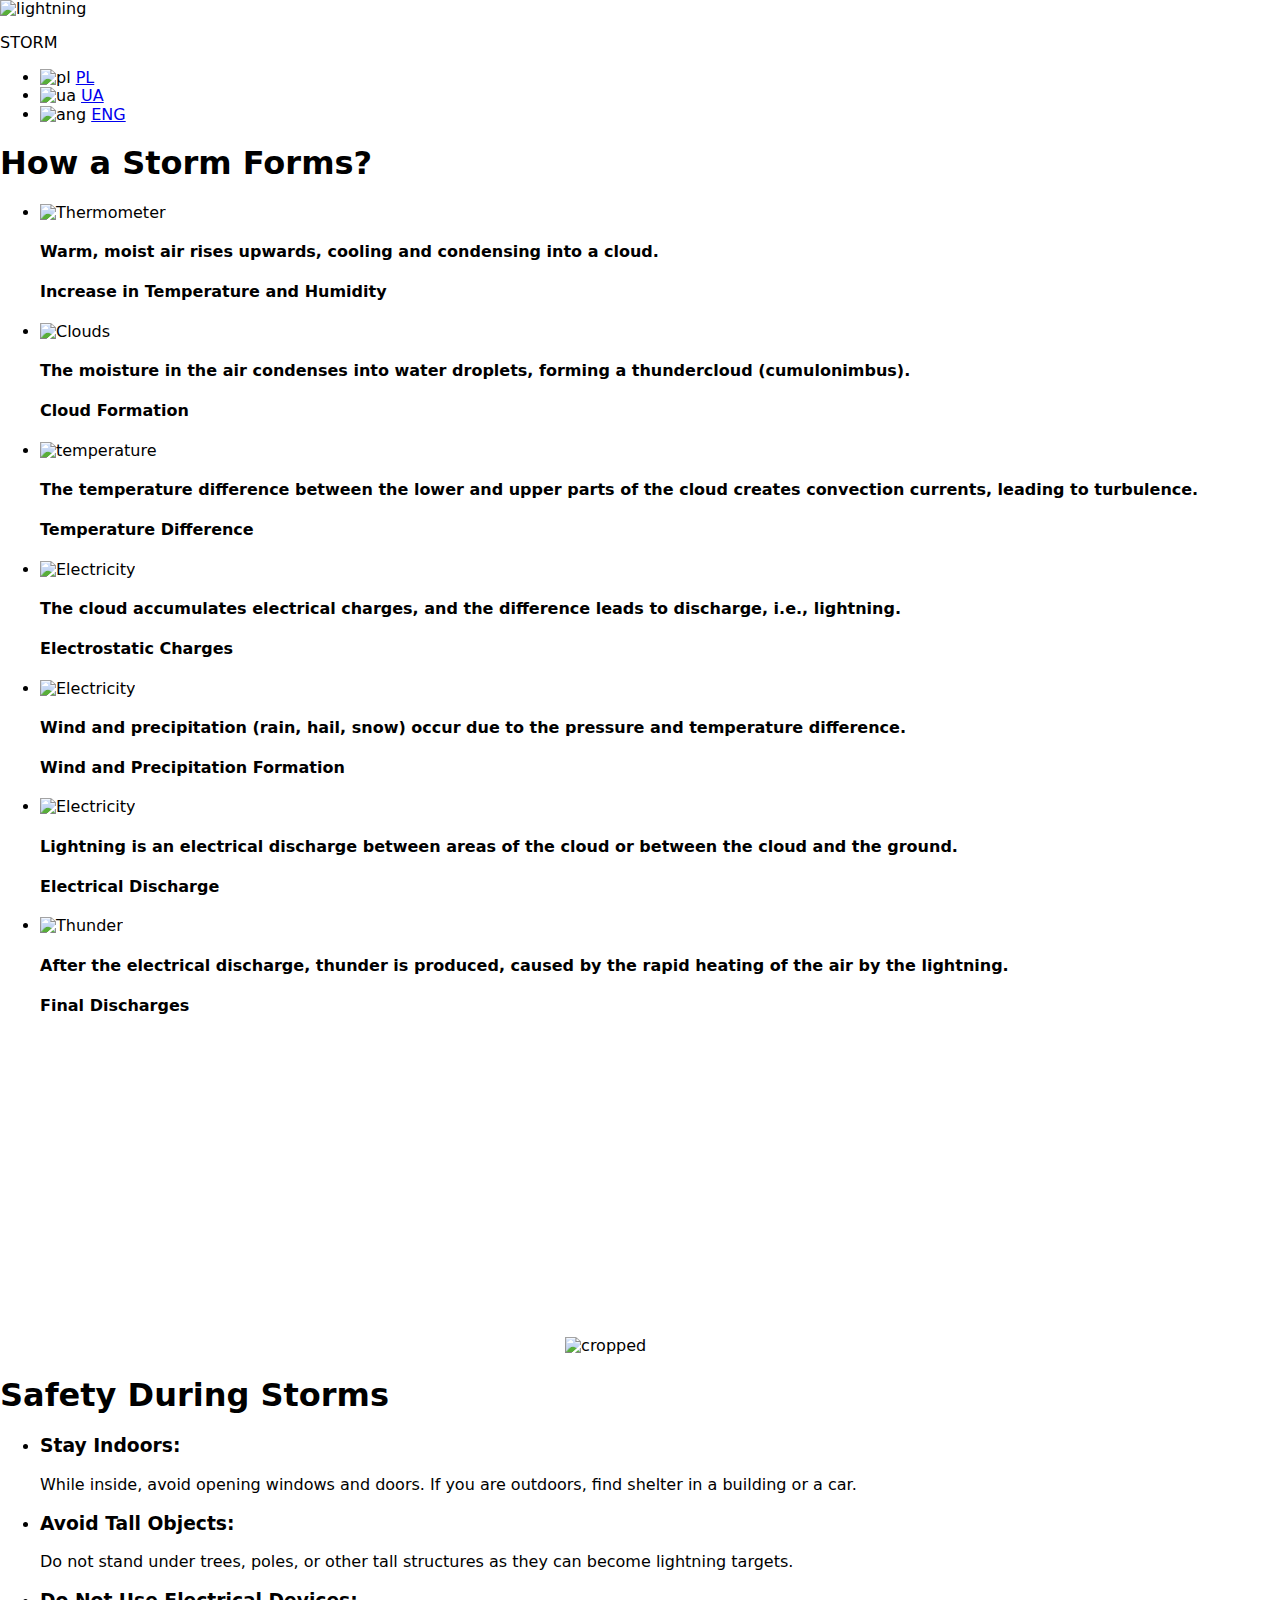
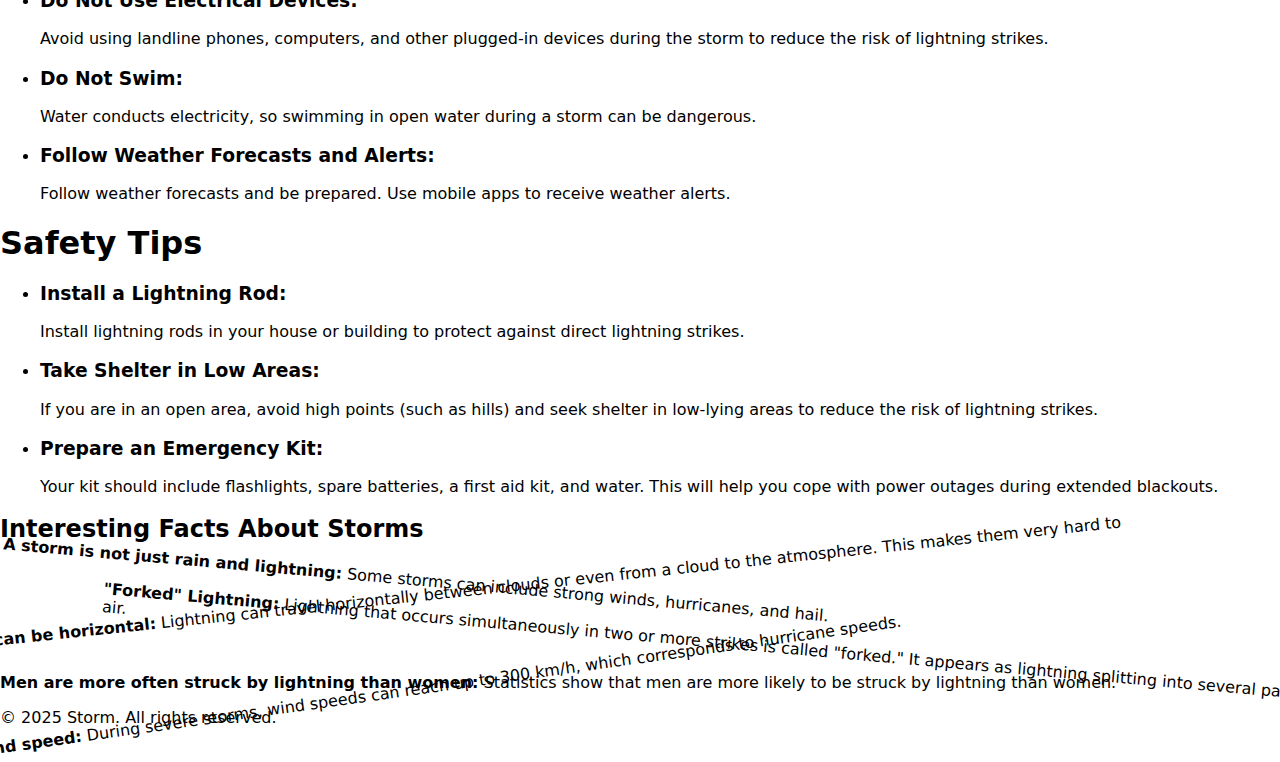
==== ang.html @ a7cb22c6 "Create ang.html" ====
<!DOCTYPE html>
<html lang="en">
<head>
    <meta charset="UTF-8">
    <meta name="viewport" content="width=device-width, initial-scale=1.0">
    <title>Storm</title>
    <link rel="stylesheet" href="./css/reset.css">
    <link rel="stylesheet" href="https://cdnjs.cloudflare.com/ajax/libs/modern-normalize/1.0.0/modern-normalize.min.css"/>
    <link rel="stylesheet" href="./css/styles.css">
    <link rel="preconnect" href="https://fonts.googleapis.com">
    <link rel="preconnect" href="https://fonts.gstatic.com" crossorigin>
    <link href="https://fonts.googleapis.com/css2?family=Raleway:wght@700&family=Roboto:wght@400;500;700;900&display=swap" rel="stylesheet">
    <link rel="icon" type="href" href="./images/storms_favicon.svg">
</head>
<body>
    <header class="header-eng">
        <div class="header-eng-container container">
            <div class="header-eng-block-logo">
                <img src="./images/molnija.png" alt="lightning" width="60px" height="60px" class="header-eng-image">
                <p class="header-eng-logo">STORM</p>
            </div>

            <ul class="header-eng-list">
                <li class="header-eng-item pl-item">
                    <img src="./images/pl.svg" alt="pl">
                    <a href="/" class="header-eng-pl">PL</a>
                </li>
                <li class="header-eng-item ua-item">
                    <img src="./images/ua.svg" alt="ua">
                    <a href="./ua.html" class="header-eng-ua">UA</a>
                </li>
                <li class="header-eng-item ang-item">
                    <img src="./images/gb.svg" alt="ang">
                    <a href="./ang.html"class="header-eng-ang">ENG</a>
                </li>
            </ul>
        </div>
    </header>
    <main class="page-eng">
        <section class="overlord-eng">
            <div class="overlord-eng-container container">
                <h1 class="overlord-eng-h1">How a Storm Forms?</h1>
                <ul class="overlord-eng-list">
                    <li class="overlord-eng-item">
                        <div class="overlord-eng-overlay-block">
                                <img class="overlord-eng-photo" src="./images/1termometr_d_850.jpg" alt="Thermometer">
                            <div class="overlord-eng-overlay">
                                <h4 class="overlord-eng-description">Warm, moist air rises upwards, cooling and condensing into a cloud.</h4>
                            </div>
                        </div>
                        <h4 class="overlord-eng-title">Increase in Temperature and Humidity</h4>
                    </li>
                    <li class="overlord-eng-item">
                        <div class="overlord-eng-overlay-block">
                                <img class="overlord-eng-photo" src="./images/2chmury.gif" alt="Clouds">
                            <div class="overlord-eng-overlay">
                                <h4 class="overlord-eng-description">The moisture in the air condenses into water droplets, forming a thundercloud (cumulonimbus).</h4>
                            </div>
                        </div>
                        <h4 class="overlord-eng-title">Cloud Formation</h4>
                    </li>
                    <li class="overlord-eng-item">
                        <div class="overlord-eng-overlay-block">
                                <img class="overlord-eng-photo" src="./images/3temperatura.jpg" alt="temperature">
                            <div class="overlord-eng-overlay">
                                <h4 class="overlord-eng-description">The temperature difference between the lower and upper parts of the cloud creates convection currents, leading to turbulence.</h4>
                            </div>
                        </div>
                        <h4 class="overlord-eng-title">Temperature Difference</h4>
                    </li>
                    <li class="overlord-eng-item">
                        <div class="overlord-eng-overlay-block">
                                <img class="overlord-eng-photo" src="./images/4elektrycznosc.jpg" alt="Electricity">
                            <div class="overlord-eng-overlay">
                                <h4 class="overlord-eng-description">The cloud accumulates electrical charges, and the difference leads to discharge, i.e., lightning.</h4>
                            </div>
                        </div>
                        <h4 class="overlord-eng-title">Electrostatic Charges</h4>
                    </li>
                    <li class="overlord-eng-item">
                        <div class="overlord-eng-overlay-block">
                                <img class="overlord-eng-photo" src="./images/5elektrystancja-wiatra.webp" alt="Electricity">
                            <div class="overlord-eng-overlay">
                                <h4 class="overlord-eng-description">Wind and precipitation (rain, hail, snow) occur due to the pressure and temperature difference.</h4>
                            </div>
                        </div>
                        <h4 class="overlord-eng-title">Wind and Precipitation Formation</h4>
                    </li>
                    <li class="overlord-eng-item">
                        <div class="overlord-eng-overlay-block">
                                <img class="overlord-eng-photo" src="./images/6_elektro.jpg" alt="Electricity">
                            <div class="overlord-eng-overlay">
                                <h4 class="overlord-eng-description">Lightning is an electrical discharge between areas of the cloud or between the cloud and the ground.</h4>
                            </div>
                        </div>
                        <h4 class="overlord-eng-title">Electrical Discharge</h4>
                    </li>
                    <li class="overlord-eng-item">
                        <div class="overlord-eng-overlay-block">
                                <img class="overlord-eng-photo" src="./images/7_grom.jpg" alt="Thunder">
                            <div class="overlord-eng-overlay">
                                <h4 class="overlord-eng-description">After the electrical discharge, thunder is produced, caused by the rapid heating of the air by the lightning.</h4>
                            </div>
                        </div>
                        <h4 class="overlord-eng-title">Final Discharges</h4>
                    </li>
                </ul>
            </div>
        </section>
<section class="dragon-eng">
    <div class="dragon-eng-container container">
        <div class="dragon-eng-block-content">
            <iframe width="560" height="315" src="https://www.youtube.com/embed/jfdX1nW-14A?si=O_ncWrgIIS8d1s4b" title="YouTube video player" frameborder="0" allow="accelerometer; autoplay; clipboard-write; encrypted-media; gyroscope; picture-in-picture; web-share" referrerpolicy="strict-origin-when-cross-origin" allowfullscreen></iframe>
        <img src="./images/cropped_image.png" alt="cropped" class="dragon-eng-photo">
    </div>
    </div>
</section>
<section class="hero-eng">
    <div class="hero-eng-container container">
        <h1 class="hero-eng-title">Safety During Storms</h1>
<ul class="hero-eng-list">
    <li class="hero-eng-item">
        <h3 class="hero-eng-h3">Stay Indoors:</h3>
<p class="hero-eng-description">While inside, avoid opening windows and doors. If you are outdoors, find shelter in a building or a car.</p>
    </li>
    <li class="hero-eng-item">
        <h3 class="hero-eng-h3">Avoid Tall Objects:</h3>
        <p class="hero-eng-description">Do not stand under trees, poles, or other tall structures as they can become lightning targets.</p>
    </li>
    <li class="hero-eng-item">
        <h3 class="hero-eng-h3">Do Not Use Electrical Devices:</h3>
        <p class="hero-eng-description">Avoid using landline phones, computers, and other plugged-in devices during the storm to reduce the risk of lightning strikes.</p>
    </li>
    <li class="hero-eng-item">
        <h3 class="hero-eng-h3">Do Not Swim:</h3>
        <p class="hero-eng-description">Water conducts electricity, so swimming in open water during a storm can be dangerous.</p>
    </li>
    <li class="hero-eng-item">
        <h3 class="hero-eng-h3">Follow Weather Forecasts and Alerts:</h3>
        <p class="hero-eng-description">Follow weather forecasts and be prepared. Use mobile apps to receive weather alerts.</p>
    </li>
</ul>
    </div>
</section>
<section class="hydra-eng">
    <div class="hydra-eng-container container">
        <h1 class="hydra-eng-title">Safety Tips</h1>
<ul class="hydra-eng-list">
    <li class="hydra-eng-item">
        <h3 class="hydra-eng-h3">Install a Lightning Rod:</h3>
<p class="hydra-eng-description">Install lightning rods in your house or building to protect against direct lightning strikes.</p>
    </li>
    <li class="hydra-eng-item">
        <h3 class="hydra-eng-h3">Take Shelter in Low Areas:</h3>
        <p class="hydra-eng-description">If you are in an open area, avoid high points (such as hills) and seek shelter in low-lying areas to reduce the risk of lightning strikes.</p>
    </li>
    <li class="hydra-eng-item">
        <h3 class="hydra-eng-h3">Prepare an Emergency Kit:</h3>
        <p class="hydra-eng-description">Your kit should include flashlights, spare batteries, a first aid kit, and water. This will help you cope with power outages during extended blackouts.</p>
    </li>
</ul>
    </div>
</section>
<section class="facts-eng">
    <h2 class="facts-eng-title">Interesting Facts About Storms</h2>
    <div class="facts-eng-container">
        <div class="facts-eng-item" style="transform: rotate(-6deg) translateX(-100px);">
            <strong>Lightning can be horizontal:</strong> Lightning can travel horizontally between clouds or even from a cloud to the atmosphere. This makes them very hard to predict.
        </div>
        <div class="facts-eng-item" style="transform: rotate(5deg) translateY(-10px);">
            <strong>A storm is not just rain and lightning:</strong> Some storms can include strong winds, hurricanes, and hail.
        </div>
        <div class="facts-eng-item" style="transform: rotate(-8deg) translateY(30px) translateX(-40px);">
            <strong>Wind speed:</strong> During severe storms, wind speeds can reach up to 300 km/h, which corresponds to hurricane speeds.
        </div>
        <div class="facts-eng-item" style="transform: rotate(5deg) translateY(-10px) translateX(100px);;">
            <strong>"Forked" Lightning:</strong> Lightning that occurs simultaneously in two or more strikes is called "forked." It appears as lightning splitting into several parts in the air.
        </div>
        <div class="facts-eng-item" style="transform: rotate(-deg) translateY(9px) translateX(-15px);">
            <strong>Men are more often struck by lightning than women:</strong> Statistics show that men are more likely to be struck by lightning than women.
        </div>
    </div>
</section>
</main>
<footer class="footer-eng">
    <div class="footer-eng-container container">
        <p>&copy; 2025 Storm. All rights reserved.</p>
    </div>
</footer>
<script src="./js/index.js"></script>
</body>
</html>
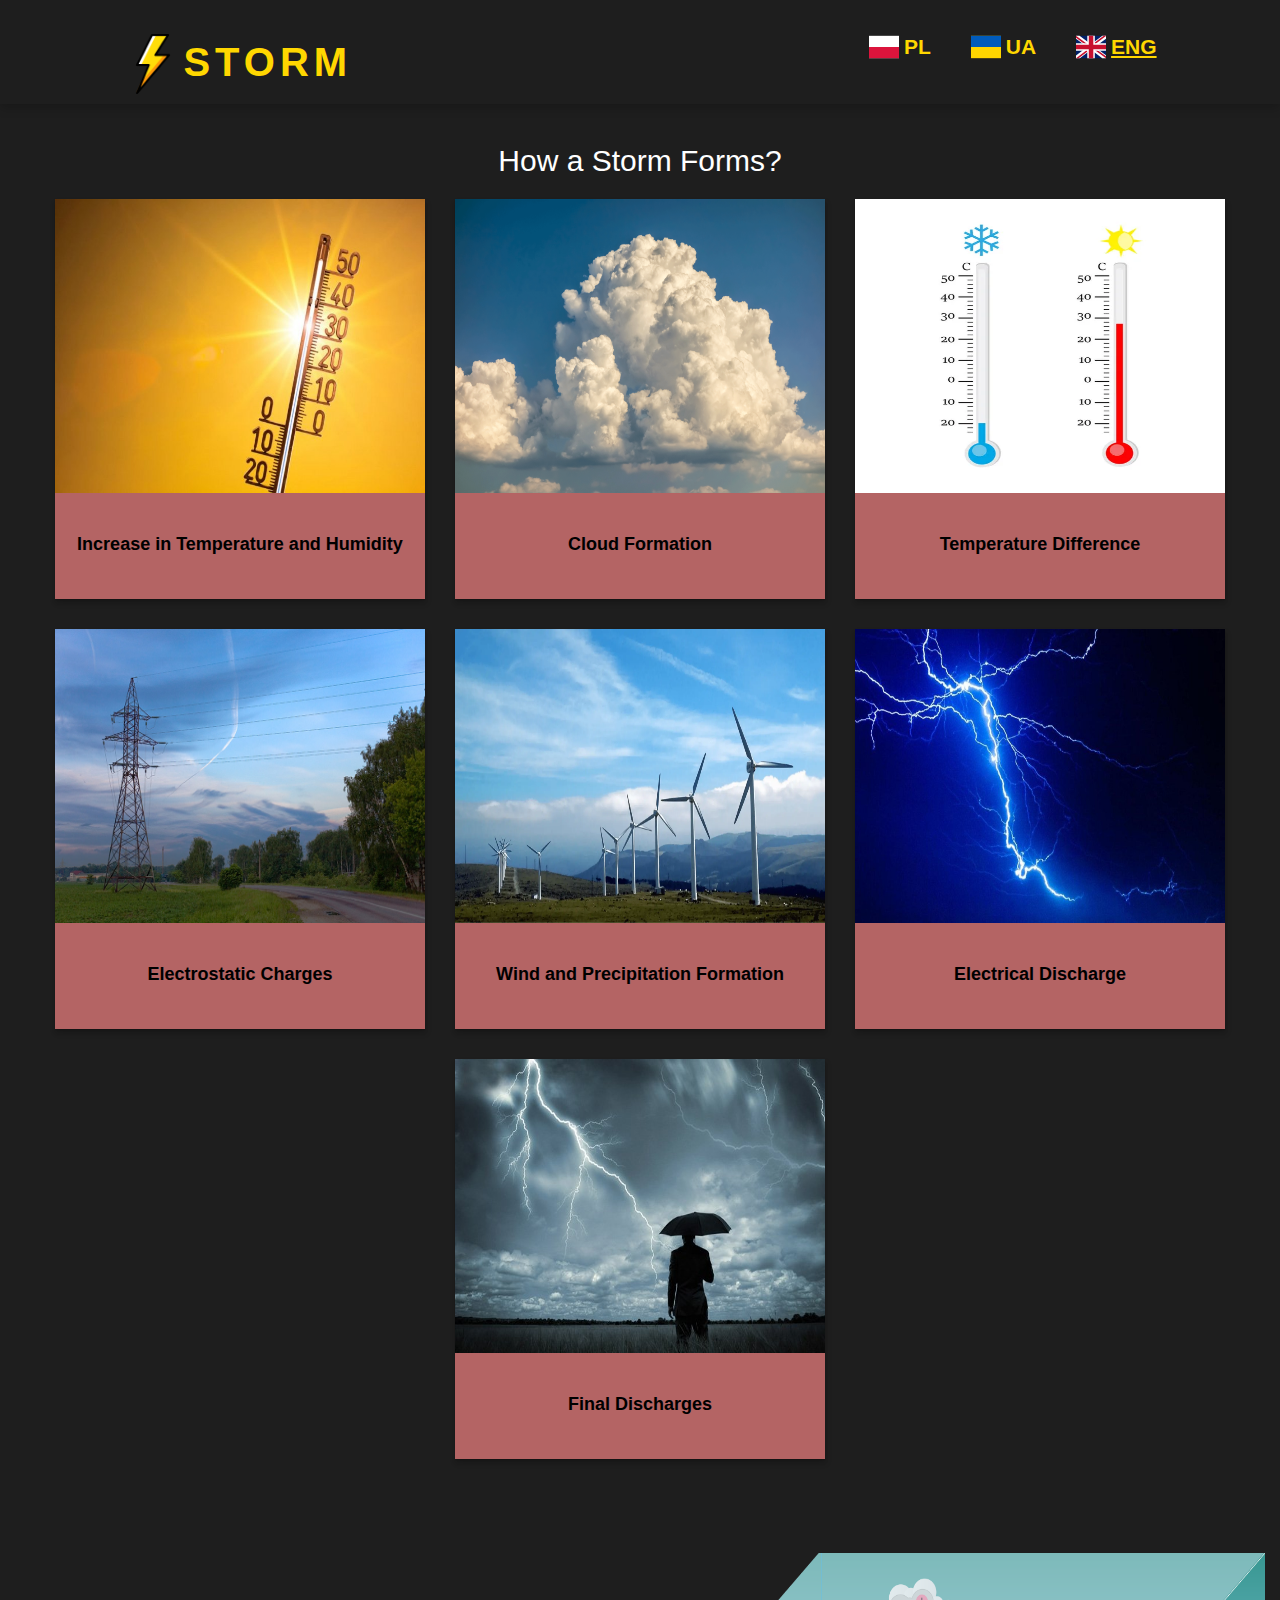
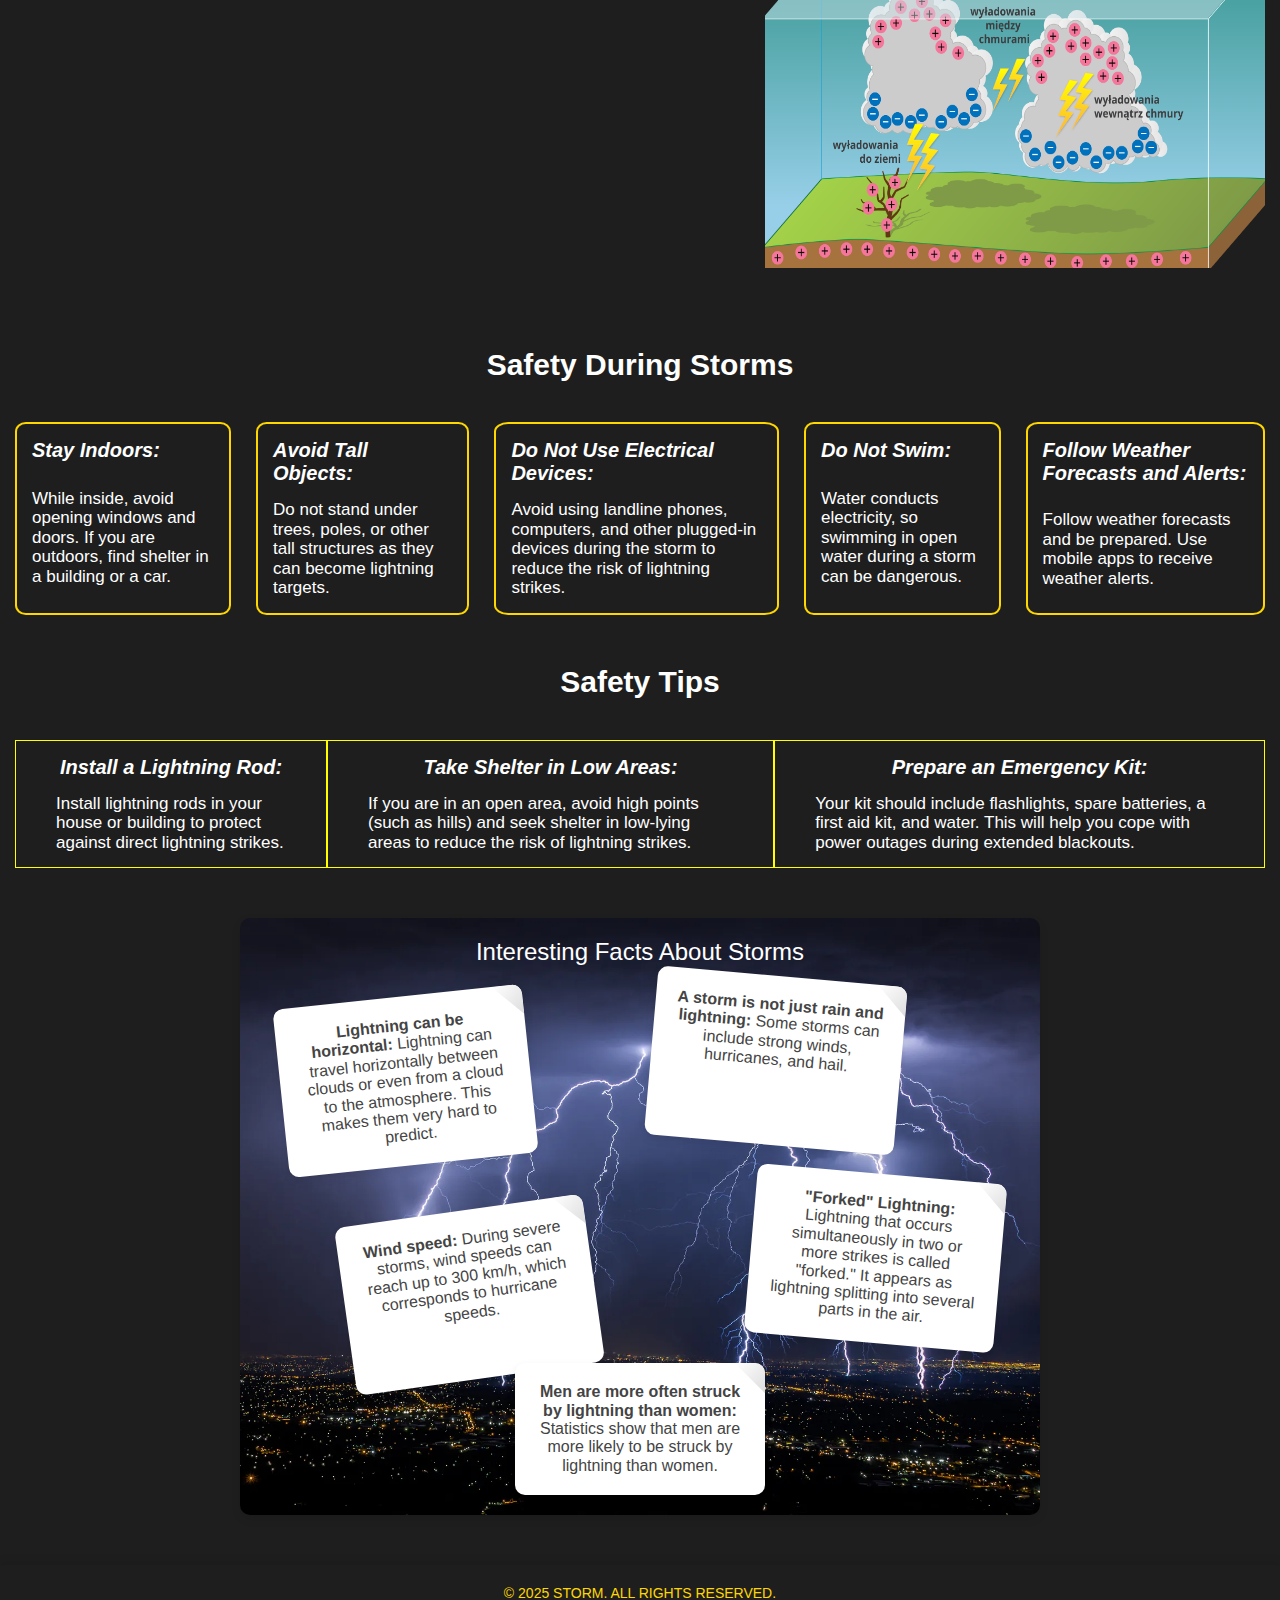
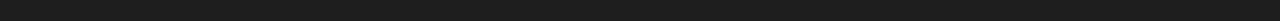
==== commit 959f9da1: "Update ang.html" ====
--- a/ang.html
+++ b/ang.html
@@ -23,7 +23,7 @@
             <ul class="header-eng-list">
                 <li class="header-eng-item pl-item">
                     <img src="./images/pl.svg" alt="pl">
-                    <a href="/" class="header-eng-pl">PL</a>
+                    <a href="./index.html" class="header-eng-pl">PL</a>
                 </li>
                 <li class="header-eng-item ua-item">
                     <img src="./images/ua.svg" alt="ua">
--- a/css/styles.css
+++ b/css/styles.css
@@ -0,0 +1,934 @@
+
+body {
+    font-family: Arial, sans-serif;
+    background-color: #1E1E1E;
+}
+.container {
+    max-width: 1400px;
+	margin: 0 auto;
+	padding: 0 15px;
+}
+.header-pl {
+    padding-bottom: 10px;
+    margin-bottom: 40px;
+    box-shadow: 0 4px 10px rgba(0, 0, 0, 0.2);
+}
+.header-pl-container {
+    display: flex;
+    justify-content: space-around;
+}
+.header-pl-block-logo {
+    display: flex;
+
+
+    font-family: 'Arial', sans-serif;
+    font-size: 80px;
+    font-weight: bold;
+    color: #FFD700;
+    letter-spacing: 5px;
+    text-transform: uppercase;
+   
+}
+.header-pl-image {
+margin-top: 15%;
+}
+.header-pl-logo {
+    font-size: 40px;
+    color: #FFD700;
+    animation: glow 1.5s ease-in-out infinite alternate;
+    padding-top: 30px;
+    display: flex;
+    justify-content: center;
+    align-items: center;
+}
+@keyframes glow {
+    0% {
+        text-shadow: 0 0 5px #FFD700, 0 0 10px #FFD700, 0 0 15px #FFD700;
+    }
+    100% {
+        text-shadow: 0 0 20px #FFD700, 0 0 30px #FFD700, 0 0 50px #FFD700;
+    }
+}
+a {
+    text-decoration: none;
+}
+.header-pl-list {
+    display: flex;
+    gap: 40px;
+    align-items: center;
+    padding-left: 300px;
+    font-size: 21px;
+    font-weight: 600;
+}
+.header-pl-item {
+    display: flex;
+    gap: 5px;
+}
+.header-pl-pl {
+    color: #FFD700;
+    text-decoration: underline;
+}
+.header-pl-ua {
+    color: #FFD700;
+}
+.header-pl-ang {
+    color: #FFD700;
+}
+
+
+
+.overlord-pl {
+    margin-bottom: 94px;
+}
+.overlord-pl-container {
+}
+.overlord-pl-h1 {
+display: flex;
+justify-content: center;
+color: #FFF;
+font-size: 30px;
+padding-bottom: 20px;
+}
+.overlord-pl-list {
+    display: flex;
+    flex: 1 1 calc((100% - 30px * 3) / 4);
+    flex-wrap: wrap;
+    justify-content: center;
+    gap: 30px;
+}
+.overlord-pl-item {
+    height: 400px;
+    flex-shrink: 0;
+    background: #FFF;
+    box-shadow: 1px 4px 6px 0px rgba(0, 0, 0, 0.16), 0px 4px 4px 0px rgba(0, 0, 0, 0.06), 0px 1px 1px 0px rgba(0, 0, 0, 0.12);
+    list-style-type: none;
+    background-color: #b46464;
+}
+.overlord-pl-overlay-block {
+    position: relative;
+    overflow: hidden;
+    
+}
+.overlord-pl-photo {
+    width: 370px;
+    height: 294px;
+  
+}
+.overlord-pl-overlay {
+    position: absolute;
+  top: 0;
+  left: 0;
+  width: 370px;
+  height: 295px;
+  flex-shrink: 0;
+  background: rgba(33, 150, 243, 0.90);
+  transition: transform 250ms ease-in-out;
+  transform: translateY(150%);
+  display: flex;
+  justify-content: center;
+  padding-top:65px;
+  
+}
+.overlord-pl-description {
+    
+    color: #FFF;
+    font-size: 18px;
+    font-style: normal;
+    font-weight: 400;
+    line-height: 28px;
+    letter-spacing: 0.54px;
+    width: 322px;
+    
+}
+.overlord-pl-title {
+    display: flex;
+    justify-content: center;
+padding-top: 41px;
+    font-size: 18px;
+    background-color: #b46464;
+font-weight: 600;
+}
+
+.overlord-pl-item:hover{
+    background-color: #b46464;
+  box-shadow: 1px 4px 6px 0px rgba(0, 0, 0, 0.16), 0px 4px 4px 0px rgba(0, 0, 0, 0.06), 0px 1px 1px 0px rgba(0, 0, 0, 0.12);
+  width: 370px;
+  height: 400px;
+}
+
+
+  .overlord-pl-item:hover .overlord-pl-overlay{
+    transform: translateY(0);
+    overflow: hidden;
+  } 
+  
+  
+  .overlord-pl-description{
+    color: #FFF;
+    font-size: 18px;
+    font-style: normal;
+    font-weight: 400;
+    line-height: 28px;
+    letter-spacing: 0.54px;
+    width: 322px;
+  }
+
+
+  .dragon-pl {
+    display: flex;
+    justify-content: space-between;
+    margin-bottom: 80px;
+  }
+  .dragon-pl-container {
+  
+  }
+
+  .dragon-pl-block-content {
+    display: flex;
+    justify-content: space-between;
+  }
+.dragon-pl-photo {
+    width: 40%;
+}
+
+.hero-pl {
+margin-bottom: 50px;
+color: #FFF;
+}
+.hero-pl-container {
+
+}
+.hero-pl-title {
+display: flex;
+justify-content: center;
+align-items: center;
+font-weight: 700;
+font-size: 30px;
+padding-bottom: 40px;
+}
+.hero-pl-list {
+list-style-type: none;
+ display: flex;
+flex: 1 1 calc((100% - 30px * 4) / 5);
+gap: 25px;
+}
+.hero-pl-item {
+display: flex;
+flex-wrap: wrap;
+border: 2px solid #FFD700;
+border-radius: 5%;
+padding: 15px;
+}
+.hero-pl-h3 {
+    font-weight: 600;
+    font-size: 20px;
+    font-style: italic;
+    padding-bottom: 15px;
+}
+.hero-pl-description {
+    font-weight: normal;
+font-size: 17px;
+}
+
+
+
+
+
+.hydra-pl {
+    margin-bottom: 45px;
+    color: #FFF;
+}
+.hydra-pl-container {
+}
+.hydra-pl-title {
+    display: flex;
+justify-content: center;
+align-items: center;
+font-weight: 700;
+font-size: 30px;
+padding-bottom: 40px;
+
+}
+.hydra-pl-list {
+    list-style-type: none;
+ display: flex;
+flex: 1 1 calc((100% - 30px * 2) / 3);
+gap: 30px;
+}
+.hydra-pl-item {
+   padding: 15px;
+    border: 1px ridge  yellow;
+}
+.hydra-pl-h3 {
+    font-weight: 600;
+    font-size: 20px;
+    font-style: italic;
+    padding-bottom: 15px;
+    display: flex;
+    justify-content: center;
+    align-items: center;
+}
+.hydra-pl-description {
+    font-weight: normal;
+    font-size: 17px;
+    padding: 0 25px 0 25px;
+}
+.facts-pl {
+    max-width: 800px;
+    margin: 50px auto;
+    padding: 20px;
+    background-image: url('/images/burza2.webp');
+    background-size: cover;
+    background-position: center;
+    background-repeat: no-repeat;
+    border-radius: 10px;
+    box-shadow: 0px 4px 10px rgba(0, 0, 0, 0.1);
+    text-align: center;
+}
+.facts-pl-title {
+    font-size: 24px;
+    color: #fff;
+    margin-bottom: 20px;
+}
+.facts-pl-container {
+    position: relative;
+    display: flex;
+    flex-wrap: wrap;
+    gap: 20px;
+    justify-content: center;
+    perspective: 500px;
+}
+.facts-pl-item {
+    background: #fff;
+    padding: 20px;
+    border-radius: 10px;
+    box-shadow: 0px 4px 8px rgba(0, 0, 0, 0.1);
+    font-size: 16px;
+    color: #444;
+    position: relative;
+    width: 250px;
+    transition: transform 0.2s ease-in-out;
+}
+.facts-pl-item::after {
+    content: "";
+    position: absolute;
+    top: 0;
+    right: 0;
+    width: 30px;
+    height: 30px;
+    background: linear-gradient(135deg, #ffffff 0%, #ddd 100%);
+    clip-path: polygon(0% 0%, 100% 0%, 100% 100%);
+    border-top-right-radius: 10px;
+}
+.facts-pl-item:hover {
+    transform: rotate(0deg) scale(1.1);
+}
+footer {
+    background-color: #1E1E1E;
+    color: #FFD700;
+    padding: 20px 0;
+    text-align: center;
+    font-size: 16px;
+    font-weight: 400;
+    position: relative;
+    bottom: 0;
+    width: 100%;
+    box-shadow: 0 -2px 10px rgba(0, 0, 0, 0.1);
+}
+footer p {
+    margin: 0;
+    color: #FFD700;
+    font-size: 14px;
+    font-weight: 300;
+    text-transform: uppercase;
+}
+footer p a {
+    color: #FFD700;
+    text-decoration: none;
+}
+footer p a:hover {
+    text-decoration: underline;
+}
+.header-ua {
+    padding-bottom: 10px;
+    margin-bottom: 40px;
+    box-shadow: 0 4px 10px rgba(0, 0, 0, 0.2);
+}
+.header-ua-container {
+    display: flex;
+    justify-content: space-around;
+}
+.header-ua-block-logo {
+    display: flex;
+
+
+    font-family: 'Arial', sans-serif;
+    font-size: 80px;
+    font-weight: bold;
+    color: #FFD700;
+    letter-spacing: 5px;
+    text-transform: uppercase;
+   
+}
+.header-ua-image {
+margin-top: 15%;
+}
+.header-ua-logo {
+    font-size: 40px;
+    color: #FFD700;
+    animation: glow 1.5s ease-in-out infinite alternate;
+    padding-top: 30px;
+    display: flex;
+    justify-content: center;
+    align-items: center;
+}
+@keyframes glow {
+    0% {
+        text-shadow: 0 0 5px #FFD700, 0 0 10px #FFD700, 0 0 15px #FFD700;
+    }
+    100% {
+        text-shadow: 0 0 20px #FFD700, 0 0 30px #FFD700, 0 0 50px #FFD700;
+    }
+}
+a {
+    text-decoration: none;
+}
+.header-ua-list {
+    display: flex;
+    gap: 40px;
+    align-items: center;
+    padding-left: 300px;
+    font-size: 21px;
+    font-weight: 600;
+}
+.header-ua-item {
+    display: flex;
+    gap: 5px;
+}
+.header-ua-pl {
+    color: #FFD700;
+}
+.header-ua-ua {
+    color: #FFD700;
+    text-decoration: underline;
+}
+.header-ua-ang {
+    color: #FFD700;
+}
+
+
+
+.overlord-ua {
+    margin-bottom: 94px;
+}
+.overlord-ua-h1 {
+display: flex;
+justify-content: center;
+color: #FFF;
+font-size: 30px;
+padding-bottom: 20px;
+}
+.overlord-ua-list {
+    display: flex;
+    flex: 1 1 calc((100% - 30px * 3) / 4);
+    flex-wrap: wrap;
+    justify-content: center;
+    gap: 30px;
+}
+.overlord-ua-item {
+    height: 400px;
+    flex-shrink: 0;
+    background: #FFF;
+    box-shadow: 1px 4px 6px 0px rgba(0, 0, 0, 0.16), 0px 4px 4px 0px rgba(0, 0, 0, 0.06), 0px 1px 1px 0px rgba(0, 0, 0, 0.12);
+    list-style-type: none;
+    background-color: #b46464;
+}
+.overlord-ua-overlay-block {
+    position: relative;
+    overflow: hidden;
+    
+}
+.overlord-ua-photo {
+    width: 370px;
+    height: 294px;
+}
+.overlord-ua-overlay {
+    position: absolute;
+  top: 0;
+  left: 0;
+  width: 370px;
+  height: 295px;
+  flex-shrink: 0;
+  background: rgba(33, 150, 243, 0.90);
+  transition: transform 250ms ease-in-out;
+  transform: translateY(150%);
+  display: flex;
+  justify-content: center;
+  padding-top:65px;
+  
+}
+.overlord-ua-description {
+    color: #FFF;
+    font-size: 18px;
+    font-style: normal;
+    font-weight: 400;
+    line-height: 28px;
+    letter-spacing: 0.54px;
+    width: 322px;
+    
+}
+.overlord-ua-title {
+    display: flex;
+    justify-content: center;
+padding-top: 41px;
+    font-size: 18px;
+    background-color: #b46464;
+font-weight: 600;
+}
+.overlord-ua-item:hover{
+    background-color: #b46464;
+  box-shadow: 1px 4px 6px 0px rgba(0, 0, 0, 0.16), 0px 4px 4px 0px rgba(0, 0, 0, 0.06), 0px 1px 1px 0px rgba(0, 0, 0, 0.12);
+  width: 370px;
+  height: 400px;
+}
+  .overlord-ua-item:hover .overlord-ua-overlay{
+    transform: translateY(0);
+    overflow: hidden;
+  } 
+  .overlord-ua-description{
+    color: #FFF;
+    font-size: 18px;
+    font-style: normal;
+    font-weight: 400;
+    line-height: 28px;
+    letter-spacing: 0.54px;
+    width: 322px;
+  }
+  .dragon-ua {
+    display: flex;
+    justify-content: space-between;
+    margin-bottom: 80px;
+  }
+  .dragon-ua-block-content {
+    display: flex;
+    justify-content: space-between;
+  }
+.dragon-ua-photo {
+    width: 40%;
+}
+.hero-ua {
+margin-bottom: 50px;
+color: #FFF;
+}
+.hero-ua-title {
+display: flex;
+justify-content: center;
+align-items: center;
+font-weight: 700;
+font-size: 30px;
+padding-bottom: 40px;
+}
+.hero-ua-list {
+list-style-type: none;
+ display: flex;
+flex: 1 1 calc((100% - 30px * 4) / 5);
+gap: 25px;
+}
+.hero-ua-item {
+display: flex;
+flex-wrap: wrap;
+border: 2px solid #FFD700;
+border-radius: 5%;
+padding: 15px;
+}
+.hero-ua-h3 {
+    font-weight: 600;
+    font-size: 20px;
+    font-style: italic;
+    padding-bottom: 15px;
+}
+.hero-ua-description {
+    font-weight: normal;
+font-size: 17px;
+}
+
+
+
+
+
+.hydra-ua {
+    margin-bottom: 45px;
+    color: #FFF;
+}
+.hydra-ua-container {
+}
+.hydra-ua-title {
+    display: flex;
+justify-content: center;
+align-items: center;
+font-weight: 700;
+font-size: 30px;
+padding-bottom: 40px;
+
+}
+.hydra-ua-list {
+    list-style-type: none;
+ display: flex;
+flex: 1 1 calc((100% - 30px * 2) / 3);=
+gap: 30px;
+}
+.hydra-ua-item {
+   padding: 15px;
+    border: 1px ridge  yellow;
+}
+.hydra-ua-h3 {
+    font-weight: 600;
+    font-size: 20px;
+    font-style: italic;
+    padding-bottom: 15px;
+    display: flex;
+    justify-content: center;
+    align-items: center;
+}
+.hydra-ua-description {
+    font-weight: normal;
+    font-size: 17px;
+    padding: 0 25px 0 25px;
+}
+.facts-ua {
+    max-width: 800px;
+    margin: 50px auto;
+    padding: 20px;
+    background-image: url('/images/burza2.webp');
+    background-size: cover;
+    background-position: center;
+    background-repeat: no-repeat;
+    border-radius: 10px;
+    box-shadow: 0px 4px 10px rgba(0, 0, 0, 0.1);
+    text-align: center;
+}
+.facts-ua-title {
+    font-size: 24px;
+    color: #fff;
+    margin-bottom: 20px;
+}
+.facts-ua-container {
+    position: relative;
+    display: flex;
+    flex-wrap: wrap;
+    gap: 20px;
+    justify-content: center;
+    perspective: 500px;
+}
+.facts-ua-item {
+    background: #fff;
+    padding: 20px;
+    border-radius: 10px;
+    box-shadow: 0px 4px 8px rgba(0, 0, 0, 0.1);
+    font-size: 16px;
+    color: #444;
+    position: relative;
+    width: 250px;
+    transition: transform 0.2s ease-in-out;
+}
+.facts-ua-item::after {
+    content: "";
+    position: absolute;
+    top: 0;
+    right: 0;
+    width: 30px;
+    height: 30px;
+    background: linear-gradient(135deg, #ffffff 0%, #ddd 100%);
+    clip-path: polygon(0% 0%, 100% 0%, 100% 100%);
+    border-top-right-radius: 10px;
+}
+.facts-ua-item:hover {
+    transform: rotate(0deg) scale(1.1);
+}
+.header-eng {
+    padding-bottom: 10px;
+    margin-bottom: 40px;
+    box-shadow: 0 4px 10px rgba(0, 0, 0, 0.2);
+}
+.header-eng-container {
+    display: flex;
+    justify-content: space-around;
+}
+.header-eng-block-logo {
+    display: flex;
+    font-family: 'Arial', sans-serif;
+    font-size: 80px;
+    font-weight: bold;
+    color: #FFD700;
+    letter-spacing: 5px;
+    text-transform: uppercase;
+}
+.header-eng-image {
+margin-top: 15%;
+}
+.header-eng-logo {
+    font-size: 40px;
+    color: #FFD700;
+    animation: glow 1.5s ease-in-out infinite alternate;
+    padding-top: 30px;
+    display: flex;
+    justify-content: center;
+    align-items: center;
+}
+@keyframes glow {
+    0% {
+        text-shadow: 0 0 5px #FFD700, 0 0 10px #FFD700, 0 0 15px #FFD700;
+    }
+    100% {
+        text-shadow: 0 0 20px #FFD700, 0 0 30px #FFD700, 0 0 50px #FFD700;
+    }
+}
+a {
+    text-decoration: none;
+}
+.header-eng-list {
+    display: flex;
+    gap: 40px;
+    align-items: center;
+    padding-left: 300px;
+    font-size: 21px;
+    font-weight: 600;
+}
+.header-eng-item {
+    display: flex;
+    gap: 5px;
+}
+.header-eng-pl {
+    color: #FFD700;
+}
+.header-eng-ua {
+    color: #FFD700;
+}
+.header-eng-ang {
+    color: #FFD700;
+    text-decoration: underline;
+}
+.overlord-eng {
+    margin-bottom: 94px;
+}
+.overlord-eng-h1 {
+display: flex;
+justify-content: center;
+color: #FFF;
+font-size: 30px;
+padding-bottom: 20px;
+}
+.overlord-eng-list {
+    display: flex;
+    flex: 1 1 calc((100% - 30px * 3) / 4);
+    flex-wrap: wrap;
+    justify-content: center;
+    gap: 30px;
+}
+.overlord-eng-item {
+    height: 400px;
+    flex-shrink: 0;
+    background: #FFF;
+    box-shadow: 1px 4px 6px 0px rgba(0, 0, 0, 0.16), 0px 4px 4px 0px rgba(0, 0, 0, 0.06), 0px 1px 1px 0px rgba(0, 0, 0, 0.12);
+    list-style-type: none;
+    background-color: #b46464;
+}
+.overlord-eng-overlay-block {
+    position: relative;
+    overflow: hidden;
+    
+}
+.overlord-eng-photo {
+    width: 370px;
+    height: 294px;
+}
+.overlord-eng-overlay {
+    position: absolute;
+  top: 0;
+  left: 0;
+  width: 370px;
+  height: 295px;
+  flex-shrink: 0;
+  background: rgba(33, 150, 243, 0.90);
+  transition: transform 250ms ease-in-out;
+  transform: translateY(150%);
+  display: flex;
+  justify-content: center;
+  padding-top:65px;
+  
+}
+.overlord-eng-description {
+    color: #FFF;
+    font-size: 18px;
+    font-style: normal;
+    font-weight: 400;
+    line-height: 28px;
+    letter-spacing: 0.54px;
+    width: 322px;
+    
+}
+.overlord-eng-title {
+    display: flex;
+    justify-content: center;
+padding-top: 41px;
+    font-size: 18px;
+    background-color: #b46464;
+font-weight: 600;
+}
+.overlord-eng-item:hover{
+    background-color: #b46464;
+  box-shadow: 1px 4px 6px 0px rgba(0, 0, 0, 0.16), 0px 4px 4px 0px rgba(0, 0, 0, 0.06), 0px 1px 1px 0px rgba(0, 0, 0, 0.12);
+  width: 370px;
+  height: 400px;
+}
+
+
+  .overlord-eng-item:hover .overlord-eng-overlay{
+    transform: translateY(0);
+    overflow: hidden;
+  } 
+  .overlord-eng-description{
+    color: #FFF;
+    font-size: 18px;
+    font-style: normal;
+    font-weight: 400;
+    line-height: 28px;
+    letter-spacing: 0.54px;
+    width: 322px;
+  }
+  .dragon-eng {
+    display: flex;
+    justify-content: space-between;
+    margin-bottom: 80px;
+  }
+  .dragon-eng-block-content {
+    display: flex;
+    justify-content: space-between;
+  }
+.dragon-eng-photo {
+    width: 40%;
+}
+.hero-eng {
+margin-bottom: 50px;
+color: #FFF;
+}
+.hero-eng-title {
+display: flex;
+justify-content: center;
+align-items: center;
+font-weight: 700;
+font-size: 30px;
+padding-bottom: 40px;
+}
+.hero-eng-list {
+list-style-type: none;
+ display: flex;
+flex: 1 1 calc((100% - 30px * 4) / 5);
+gap: 25px;
+}
+.hero-eng-item {
+display: flex;
+flex-wrap: wrap;
+border: 2px solid #FFD700;
+border-radius: 5%;
+padding: 15px;
+}
+.hero-eng-h3 {
+    font-weight: 600;
+    font-size: 20px;
+    font-style: italic;
+    padding-bottom: 15px;
+}
+.hero-eng-description {
+    font-weight: normal;
+font-size: 17px;
+}
+.hydra-eng {
+    margin-bottom: 45px;
+    color: #FFF;
+}
+.hydra-eng-container {
+}
+.hydra-eng-title {
+    display: flex;
+justify-content: center;
+align-items: center;
+font-weight: 700;
+font-size: 30px;
+padding-bottom: 40px;
+
+}
+.hydra-eng-list {
+    list-style-type: none;
+ display: flex;
+flex: 1 1 calc((100% - 30px * 2) / 3);=
+gap: 30px;
+}
+.hydra-eng-item {
+   padding: 15px;
+    border: 1px ridge  yellow;
+}
+.hydra-eng-h3 {
+    font-weight: 600;
+    font-size: 20px;
+    font-style: italic;
+    padding-bottom: 15px;
+    display: flex;
+    justify-content: center;
+    align-items: center;
+}
+.hydra-eng-description {
+    font-weight: normal;
+    font-size: 17px;
+    padding: 0 25px 0 25px;
+}
+.facts-eng {
+    max-width: 800px;
+    margin: 50px auto;
+    padding: 20px;
+    background-image: url('/images/burza2.webp');
+    background-size: cover;
+    background-position: center;
+    background-repeat: no-repeat;
+    border-radius: 10px;
+    box-shadow: 0px 4px 10px rgba(0, 0, 0, 0.1);
+    text-align: center;
+}
+.facts-eng-title {
+    font-size: 24px;
+    color: #fff;
+    margin-bottom: 20px;
+}
+.facts-eng-container {
+    position: relative;
+    display: flex;
+    flex-wrap: wrap;
+    gap: 20px;
+    justify-content: center;
+    perspective: 500px;
+}
+.facts-eng-item {
+    background: #fff;
+    padding: 20px;
+    border-radius: 10px;
+    box-shadow: 0px 4px 8px rgba(0, 0, 0, 0.1);
+    font-size: 16px;
+    color: #444;
+    position: relative;
+    width: 250px;
+    transition: transform 0.2s ease-in-out;
+}
+.facts-eng-item::after {
+    content: "";
+    position: absolute;
+    top: 0;
+    right: 0;
+    width: 30px;
+    height: 30px;
+    background: linear-gradient(135deg, #ffffff 0%, #ddd 100%);
+    clip-path: polygon(0% 0%, 100% 0%, 100% 100%);
+    border-top-right-radius: 10px;
+}
+.facts-eng-item:hover {
+    transform: rotate(0deg) scale(1.1);
+}
